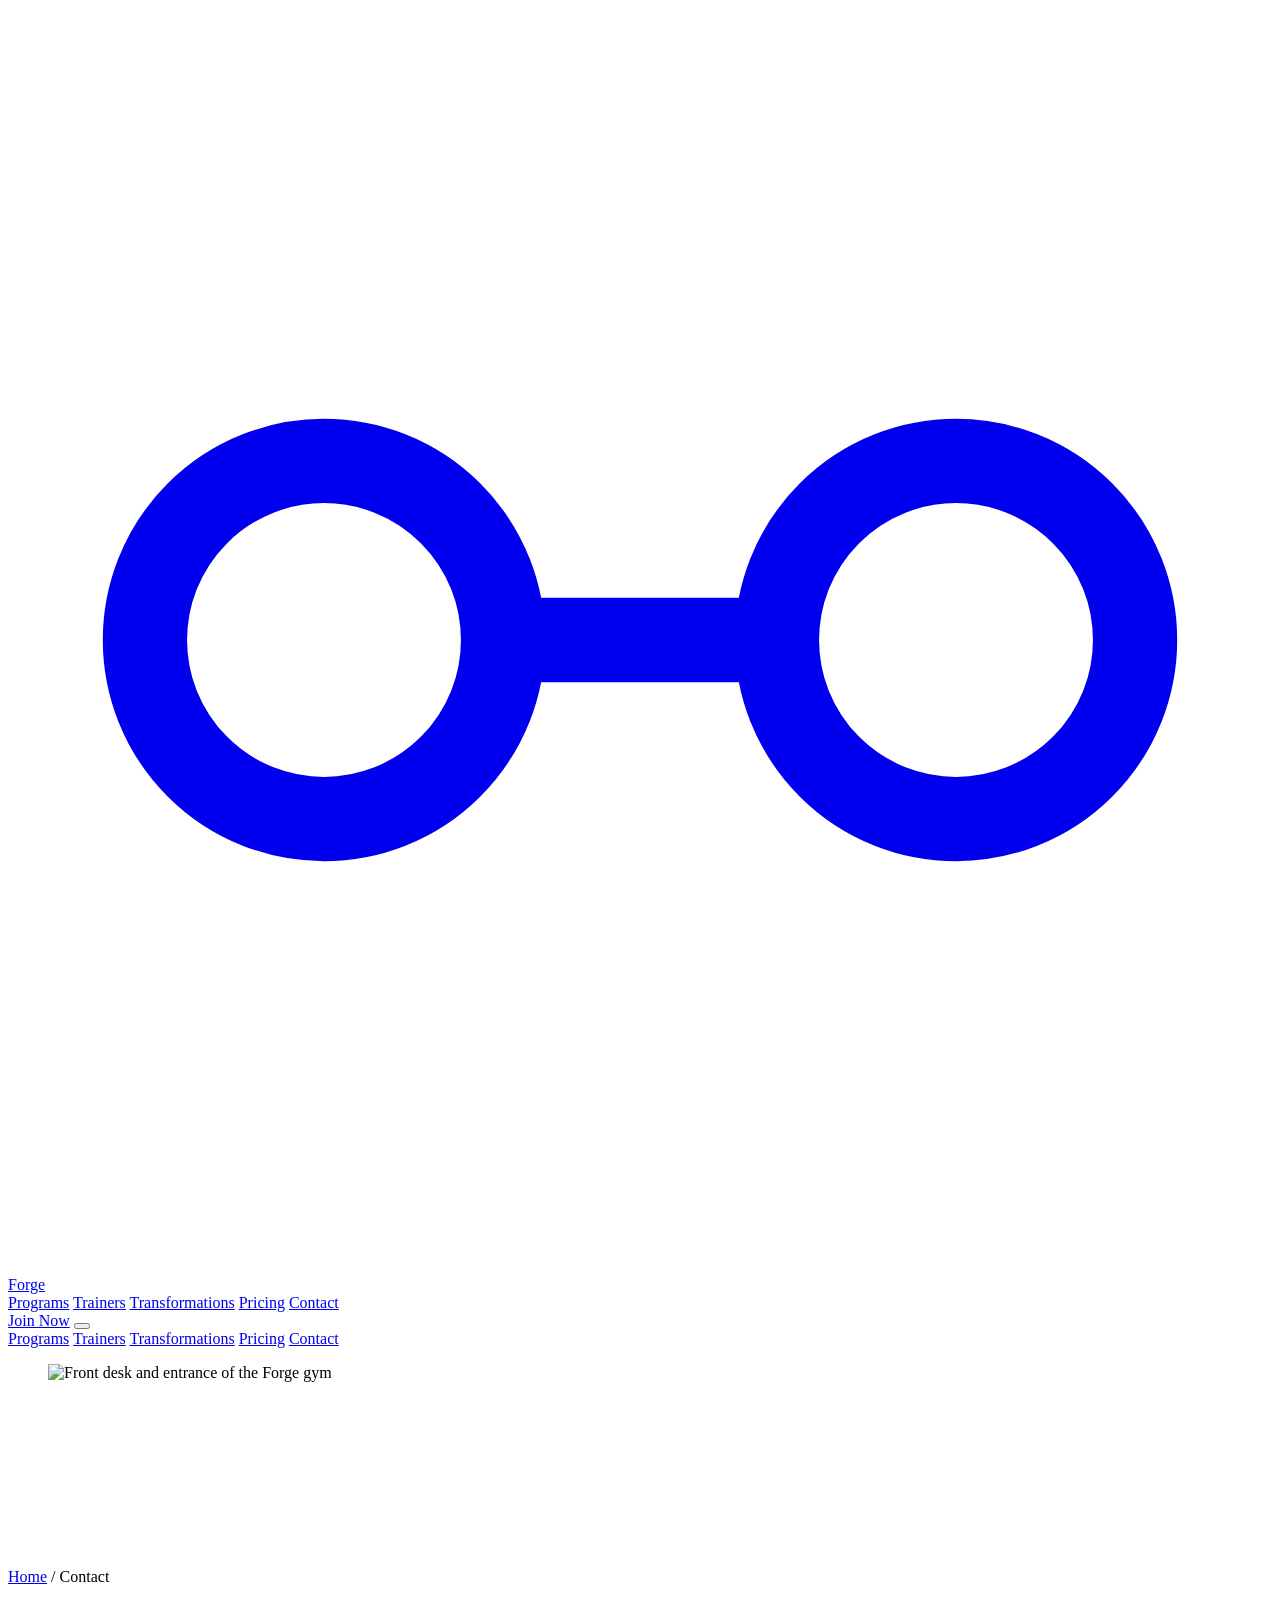
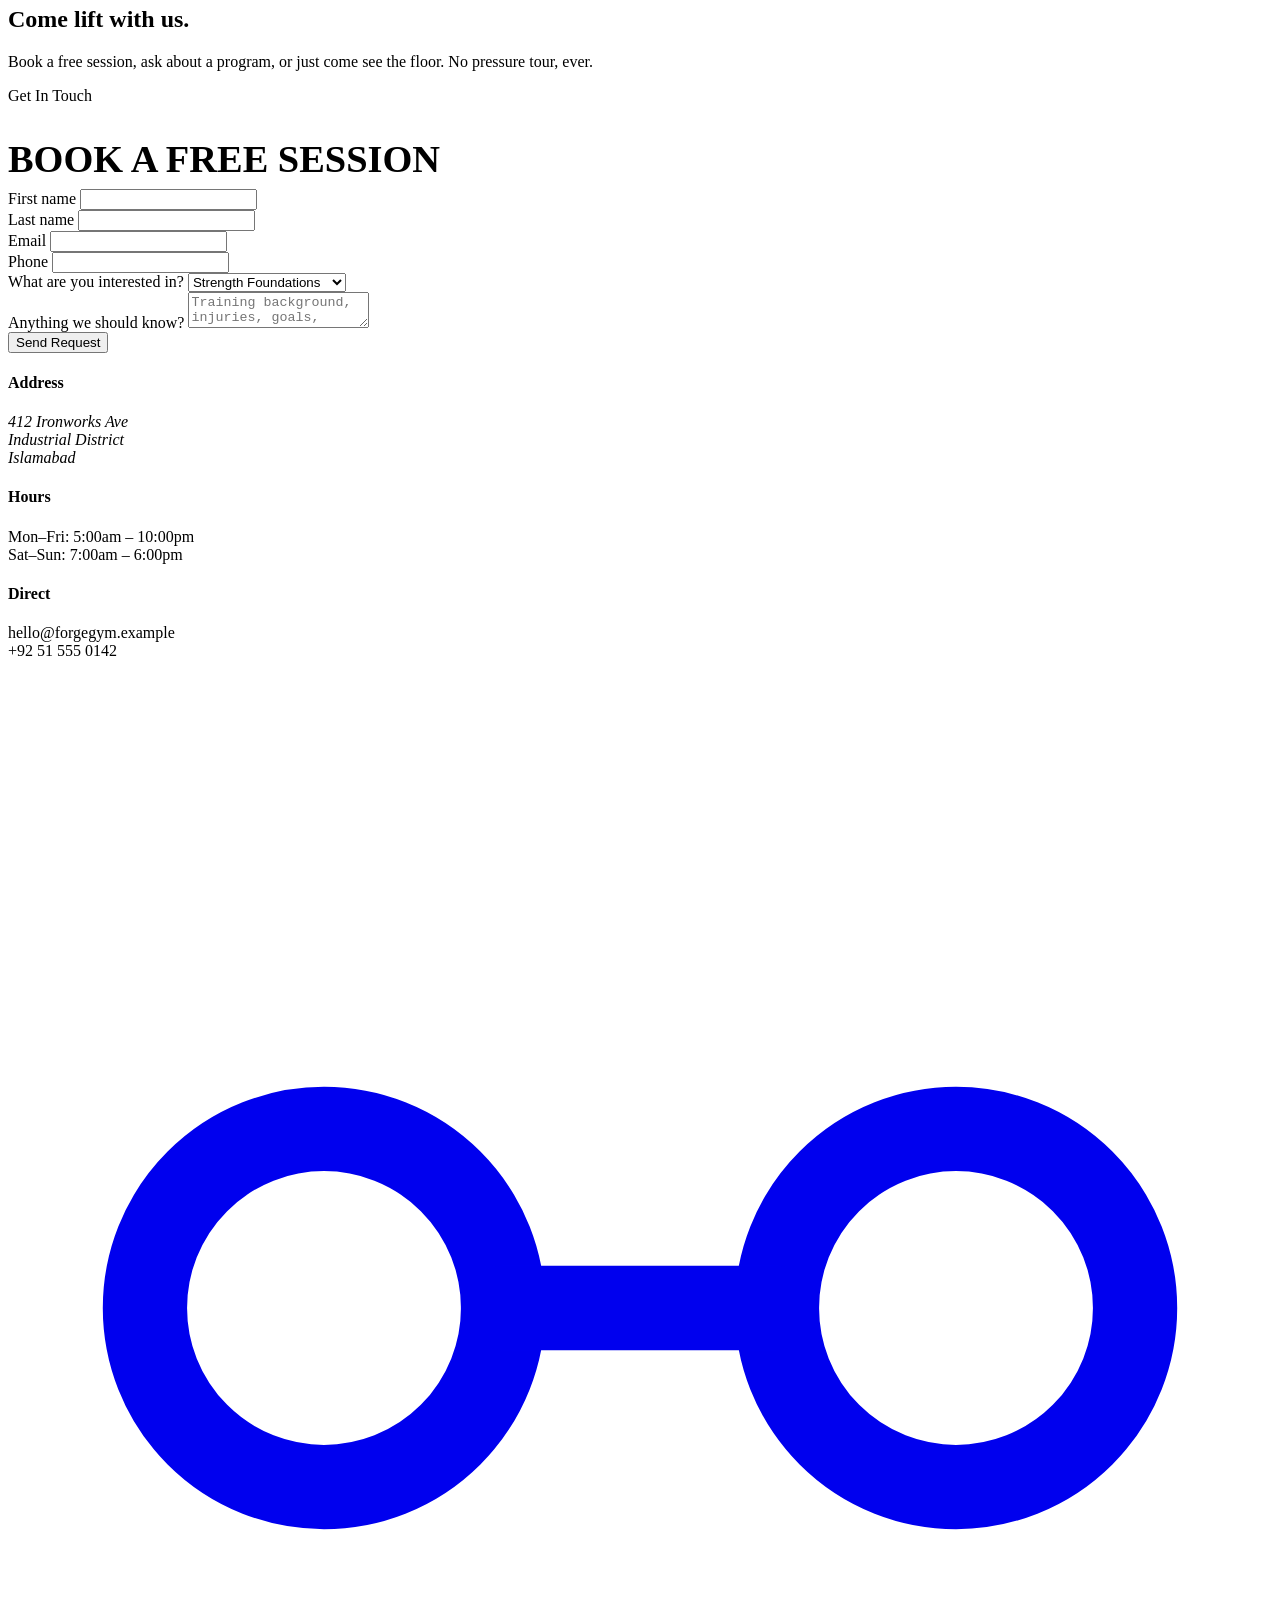
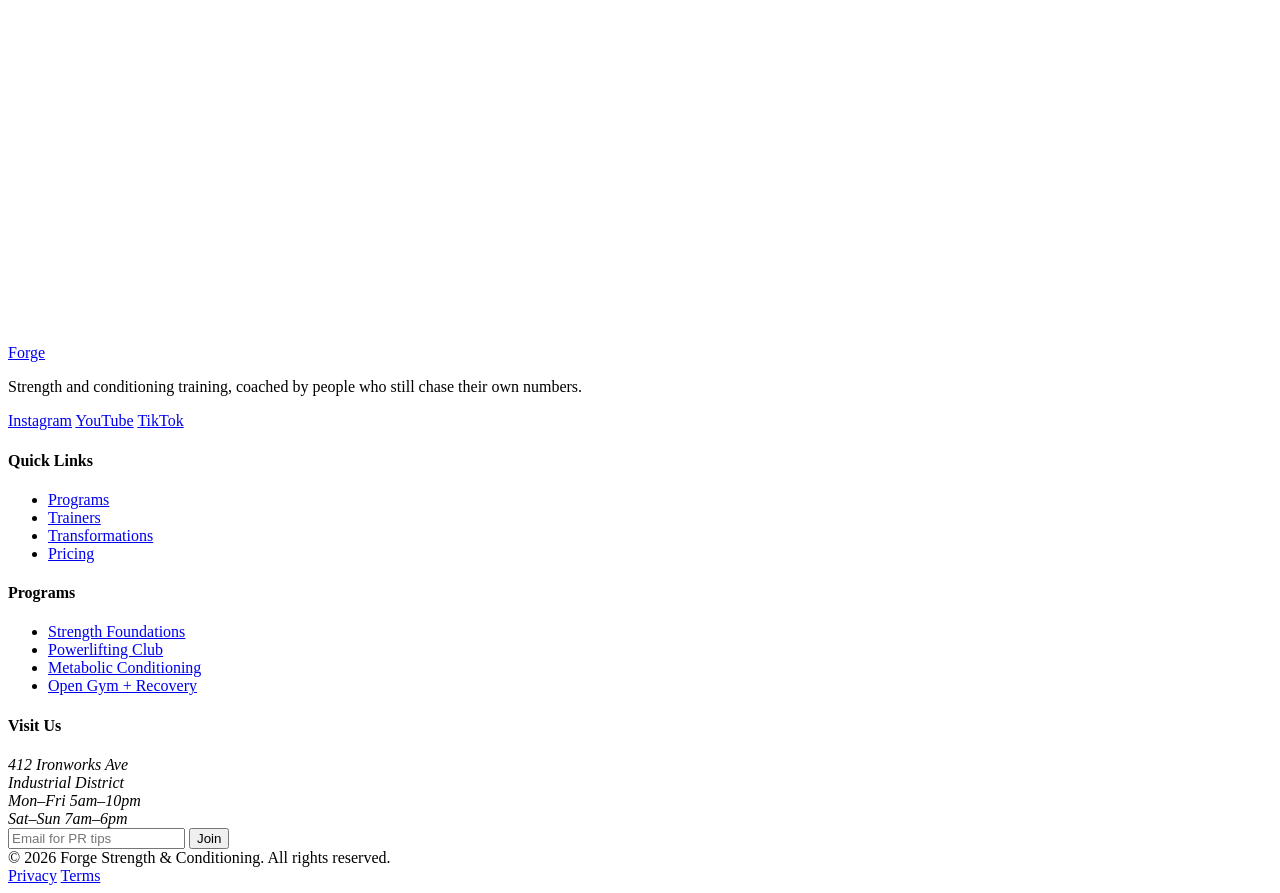
==== contact.html @ ede4867c "Add files via upload" ====
<!DOCTYPE html>
<html lang="en">
<head>
<meta charset="UTF-8">
<meta name="viewport" content="width=device-width, initial-scale=1.0">
<title>Contact — FORGE</title>
<meta name="description" content="Book a free session at FORGE, ask a question, or stop by. Address, hours, and a direct line to the coaching staff.">
<link rel="preconnect" href="https://fonts.googleapis.com">
<link rel="preconnect" href="https://fonts.gstatic.com" crossorigin>
<link href="https://fonts.googleapis.com/css2?family=Anton&family=Fraunces:ital,wght@1,500&family=Inter:wght@400;500;600;700&family=JetBrains+Mono:wght@400;500;600&display=swap" rel="stylesheet">
<link rel="stylesheet" href="assets/css/style.css">
</head>
<body>

<div class="grain"></div>
<div class="cursor-dot" id="cursorDot"></div>

<header class="nav" id="siteNav">
  <div class="container nav-inner">
    <a href="index.html" class="logo">
      <svg viewBox="0 0 24 24" fill="none" stroke="currentColor" stroke-width="1.6" stroke-linecap="round"><circle cx="6" cy="12" r="3.4"/><circle cx="18" cy="12" r="3.4"/><path d="M9.4 12h5.2"/></svg>
      Forge
    </a>
    <nav class="nav-links">
      <a href="programs.html">Programs</a>
      <a href="trainers.html">Trainers</a>
      <a href="transformations.html">Transformations</a>
      <a href="pricing.html">Pricing</a>
      <a href="contact.html" class="active">Contact</a>
    </nav>
    <a href="pricing.html" class="btn btn-red nav-cta">Join Now</a>
    <button class="menu-toggle" id="menuToggle" aria-label="Open menu" aria-expanded="false">
      <span></span><span></span><span></span>
    </button>
  </div>
</header>

<div class="mobile-menu" id="mobileMenu">
  <a href="programs.html">Programs</a>
  <a href="trainers.html">Trainers</a>
  <a href="transformations.html">Transformations</a>
  <a href="pricing.html">Pricing</a>
  <a href="contact.html" class="active">Contact</a>
</div>

<main>

  <!-- ============ PAGE HEADER ============ -->
  <section class="page-header" data-scene="compact">
    <div class="page-header-media">
      <figure class="photo duo-top"><img src="https://picsum.photos/seed/forge-contact-hdr/1800/900" alt="Front desk and entrance of the Forge gym" loading="eager"></figure>
    </div>
    <div class="page-header-canvas-wrap"><canvas id="heroCanvas"></canvas></div>
    <div class="container page-header-content">
      <p class="breadcrumb"><a href="index.html">Home</a> / Contact</p>
      <h1>Come lift with us.</h1>
      <p>Book a free session, ask about a program, or just come see the floor. No pressure tour, ever.</p>
    </div>
  </section>

  <!-- ============ CONTACT ============ -->
  <section class="section" id="contact-main">
    <div class="container contact-grid">
      <form class="contact-form" data-fake-submit>
        <p class="eyebrow reveal" style="--d:0">Get In Touch</p>
        <h2 class="reveal" style="--d:1; font-family:var(--f-display); text-transform:uppercase; font-size:clamp(1.8rem,3.6vw,2.4rem); margin-bottom:0.5rem;">Book a free session</h2>
        <div class="form-row reveal" style="--d:2">
          <div class="field">
            <label for="firstName">First name</label>
            <input type="text" id="firstName" name="firstName" required>
          </div>
          <div class="field">
            <label for="lastName">Last name</label>
            <input type="text" id="lastName" name="lastName" required>
          </div>
        </div>
        <div class="form-row reveal" style="--d:3">
          <div class="field">
            <label for="email">Email</label>
            <input type="email" id="email" name="email" required>
          </div>
          <div class="field">
            <label for="phone">Phone</label>
            <input type="tel" id="phone" name="phone">
          </div>
        </div>
        <div class="field reveal" style="--d:4">
          <label for="interest">What are you interested in?</label>
          <select id="interest" name="interest">
            <option>Strength Foundations</option>
            <option>Powerlifting Club</option>
            <option>Metabolic Conditioning</option>
            <option>Open Gym + Recovery</option>
            <option>Not sure yet</option>
          </select>
        </div>
        <div class="field reveal" style="--d:5">
          <label for="message">Anything we should know?</label>
          <textarea id="message" name="message" placeholder="Training background, injuries, goals, schedule — whatever's useful."></textarea>
        </div>
        <button type="submit" class="btn btn-red reveal" style="--d:6" data-success="Request Sent ✓">Send Request</button>
      </form>

      <div class="contact-info">
        <div class="info-block reveal" style="--d:1">
          <h4>Address</h4>
          <address>412 Ironworks Ave<br>Industrial District<br>Islamabad</address>
        </div>
        <div class="info-block reveal" style="--d:2">
          <h4>Hours</h4>
          <p>Mon–Fri: 5:00am – 10:00pm<br>Sat–Sun: 7:00am – 6:00pm</p>
        </div>
        <div class="info-block reveal" style="--d:3">
          <h4>Direct</h4>
          <p>hello@forgegym.example<br>+92 51 555 0142</p>
        </div>
        <div class="info-block reveal" style="--d:4">
          <div class="map-frame"><div class="map-pin"></div></div>
        </div>
      </div>
    </div>
  </section>

</main>

<footer class="site-footer">
  <div class="container footer-grid">
    <div class="footer-brand">
      <a href="index.html" class="logo">
        <svg viewBox="0 0 24 24" fill="none" stroke="currentColor" stroke-width="1.6" stroke-linecap="round"><circle cx="6" cy="12" r="3.4"/><circle cx="18" cy="12" r="3.4"/><path d="M9.4 12h5.2"/></svg>
        Forge
      </a>
      <p>Strength and conditioning training, coached by people who still chase their own numbers.</p>
      <div class="footer-social">
        <a href="#">Instagram</a>
        <a href="#">YouTube</a>
        <a href="#">TikTok</a>
      </div>
    </div>
    <div class="footer-col">
      <h4>Quick Links</h4>
      <ul>
        <li><a href="programs.html">Programs</a></li>
        <li><a href="trainers.html">Trainers</a></li>
        <li><a href="transformations.html">Transformations</a></li>
        <li><a href="pricing.html">Pricing</a></li>
      </ul>
    </div>
    <div class="footer-col">
      <h4>Programs</h4>
      <ul>
        <li><a href="programs.html">Strength Foundations</a></li>
        <li><a href="programs.html">Powerlifting Club</a></li>
        <li><a href="programs.html">Metabolic Conditioning</a></li>
        <li><a href="programs.html">Open Gym + Recovery</a></li>
      </ul>
    </div>
    <div class="footer-col">
      <h4>Visit Us</h4>
      <address>412 Ironworks Ave<br>Industrial District<br>Mon–Fri 5am–10pm<br>Sat–Sun 7am–6pm</address>
      <form class="newsletter" data-fake-submit>
        <input type="email" placeholder="Email for PR tips" required>
        <button type="submit" data-success="Subscribed ✓">Join</button>
      </form>
    </div>
  </div>
  <div class="container footer-bottom">
    <span>© 2026 Forge Strength &amp; Conditioning. All rights reserved.</span>
    <div class="footer-fine">
      <a href="#">Privacy</a>
      <a href="#">Terms</a>
    </div>
  </div>
</footer>

<script src="https://cdnjs.cloudflare.com/ajax/libs/three.js/r128/three.min.js"></script>
<script src="assets/js/main.js"></script>
<script src="assets/js/scene.js"></script>
</body>
</html>
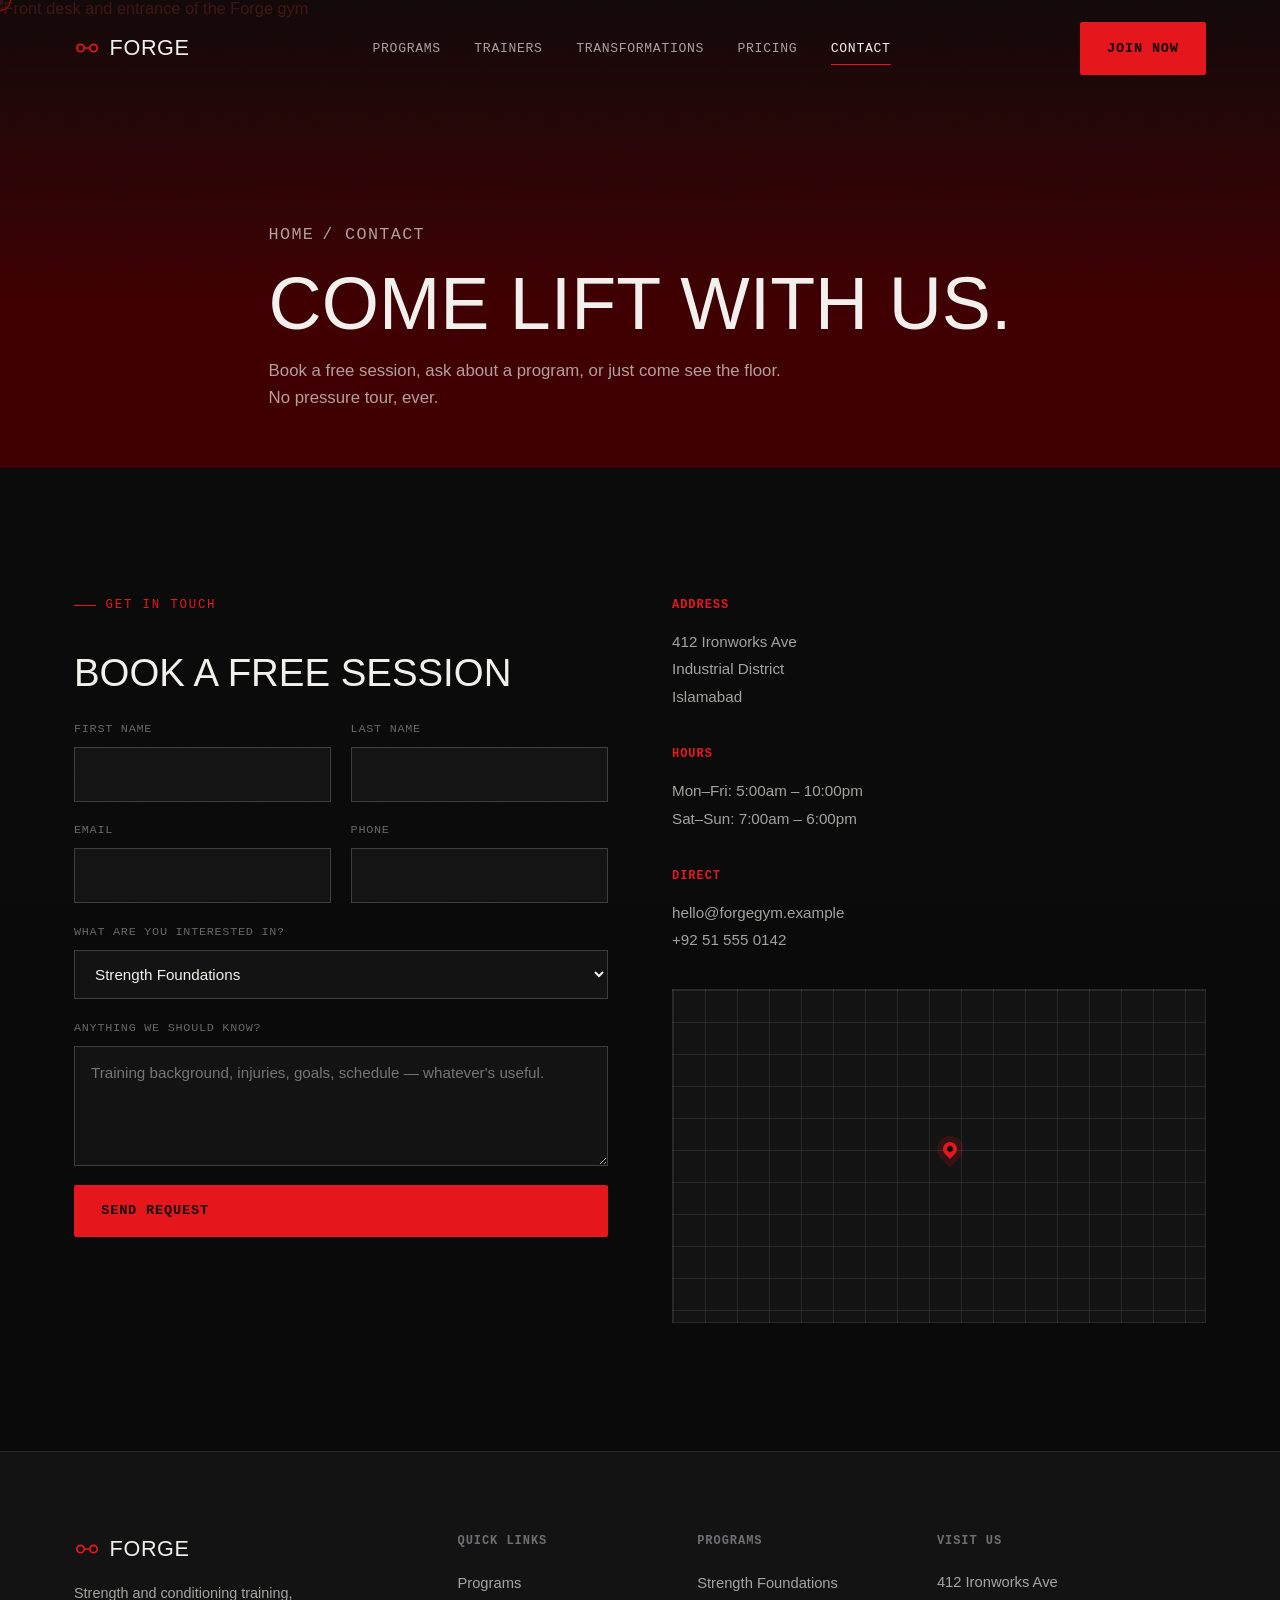
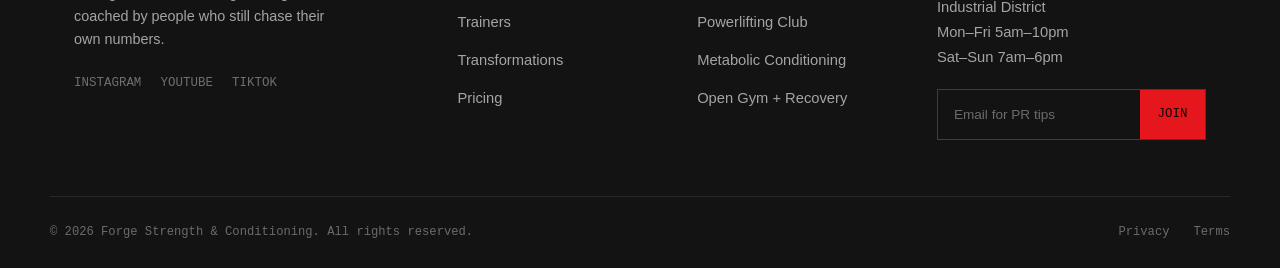
==== commit c39a48bb: "Refactor asset links in contact.html Updated stylesheet and script links to remove 'assets/' prefix." ====
--- a/contact.html
+++ b/contact.html
@@ -8,7 +8,7 @@
 <link rel="preconnect" href="https://fonts.googleapis.com">
 <link rel="preconnect" href="https://fonts.gstatic.com" crossorigin>
 <link href="https://fonts.googleapis.com/css2?family=Anton&family=Fraunces:ital,wght@1,500&family=Inter:wght@400;500;600;700&family=JetBrains+Mono:wght@400;500;600&display=swap" rel="stylesheet">
-<link rel="stylesheet" href="assets/css/style.css">
+<link rel="stylesheet" href="style.css">
 </head>
 <body>
 
@@ -174,7 +174,7 @@
 </footer>
 
 <script src="https://cdnjs.cloudflare.com/ajax/libs/three.js/r128/three.min.js"></script>
-<script src="assets/js/main.js"></script>
-<script src="assets/js/scene.js"></script>
+<script src="main.js"></script>
+<script src="scene.js"></script>
 </body>
 </html>
--- a/style.css
+++ b/style.css
@@ -0,0 +1,509 @@
+/* ================================================================
+   FORGE — shared stylesheet (used by every page)
+   Sections: Tokens, Reset, Base, Utilities, Nav, Buttons, Hero,
+   Page Header, Stats, Photo/Duotone, Philosophy, Programs, Process,
+   Gallery, Trainers, Pricing, FAQ, Testimonials, Transformations,
+   Contact, CTA banner, Footer, Responsive.
+   ================================================================ */
+
+/* ---------------------------------------------------------------
+   TOKENS — edit here to re-skin the whole site
+   --------------------------------------------------------------- */
+:root{
+  --void:#0a0a0a;
+  --panel:#131313;
+  --panel-alt:#181818;
+  --line: rgba(255,255,255,0.09);
+  --line-strong: rgba(255,255,255,0.18);
+
+  --white:#f2f0ec;
+  --white-dim: rgba(242,240,236,0.66);
+  --white-faint: rgba(242,240,236,0.40);
+  --steel:#6f6f73;
+
+  --red:#e5171d;
+  --red-bright:#ff3232;
+  --red-deep:#6e0d0d;
+  --red-soft: rgba(229,23,29,0.16);
+  --red-glow: rgba(229,23,29,0.45);
+
+  --f-display:'Anton', sans-serif;
+  --f-accent:'Fraunces', serif;
+  --f-body:'Inter', sans-serif;
+  --f-mono:'JetBrains Mono', monospace;
+
+  --container: 1180px;
+  --ease: cubic-bezier(.16,.84,.44,1);
+}
+
+/* ---------------------------------------------------------------
+   RESET
+   --------------------------------------------------------------- */
+*,*::before,*::after{ box-sizing:border-box; margin:0; padding:0; }
+html{ scroll-behavior:smooth; }
+body{
+  background:var(--void);
+  color:var(--white);
+  font-family:var(--f-body);
+  font-size:16px;
+  line-height:1.6;
+  overflow-x:hidden;
+  -webkit-font-smoothing:antialiased;
+}
+img,canvas,svg{ display:block; max-width:100%; }
+a{ color:inherit; text-decoration:none; }
+ul{ list-style:none; }
+button{ font:inherit; color:inherit; background:none; border:none; cursor:pointer; }
+input,textarea{ font:inherit; color:inherit; }
+h1,h2,h3{ font-weight:400; line-height:1.05; }
+em{ font-family:var(--f-accent); font-style:italic; font-weight:500; color:var(--red); }
+
+/* ---------------------------------------------------------------
+   BASE UTILITIES
+   --------------------------------------------------------------- */
+.container{ max-width:var(--container); margin:0 auto; padding:0 1.5rem; }
+.section{ padding:clamp(4.5rem,10vw,8.5rem) 0; position:relative; }
+.section-tight{ padding:clamp(3rem,6vw,5rem) 0; position:relative; }
+.panel{ background:var(--panel); border-top:1px solid var(--line); border-bottom:1px solid var(--line); }
+
+.eyebrow{
+  font-family:var(--f-mono);
+  font-size:0.78rem;
+  letter-spacing:0.14em;
+  text-transform:uppercase;
+  color:var(--red);
+  margin-bottom:1.1rem;
+  display:flex;
+  align-items:center;
+  gap:0.6rem;
+}
+.eyebrow::before{ content:''; width:22px; height:1px; background:var(--red); display:inline-block; }
+
+.section-head{ max-width:640px; margin-bottom:3.5rem; }
+.section-head h2{ font-family:var(--f-display); font-size:clamp(2rem,4.6vw,3.3rem); text-transform:uppercase; letter-spacing:0.01em; }
+.section-head p.lede{ margin-top:1rem; color:var(--white-dim); font-size:1.05rem; max-width:52ch; }
+.section-head.center{ margin-left:auto; margin-right:auto; text-align:center; }
+.section-head.center .eyebrow{ justify-content:center; }
+.section-head.center .eyebrow::before{ display:none; }
+.section-head.between{ display:flex; align-items:flex-end; justify-content:space-between; gap:2rem; max-width:none; flex-wrap:wrap; }
+
+.grain{
+  position:fixed; inset:0; z-index:2; pointer-events:none; opacity:0.05; mix-blend-mode:overlay;
+  background-image:url("data:image/svg+xml;utf8,<svg xmlns='http://www.w3.org/2000/svg' width='120' height='120'><filter id='n'><feTurbulence type='fractalNoise' baseFrequency='0.9' numOctaves='2' stitchTiles='stitch'/></filter><rect width='100%25' height='100%25' filter='url(%23n)'/></svg>");
+}
+
+.cursor-dot{
+  position:fixed; top:0; left:0; width:22px; height:22px; border-radius:50%;
+  border:1px solid var(--red); pointer-events:none; z-index:999;
+  transform:translate(-50%,-50%); transition:width .25s var(--ease),height .25s var(--ease),background .25s var(--ease);
+  mix-blend-mode:difference; display:none;
+}
+@media (pointer:fine){ .cursor-dot{ display:block; } }
+.cursor-dot.is-active{ width:44px; height:44px; background:var(--red-soft); }
+
+/* reveal-on-scroll */
+.reveal{
+  opacity:0; transform:translateY(28px);
+  transition:opacity .8s var(--ease), transform .8s var(--ease);
+  transition-delay:calc(var(--d, 0) * 90ms);
+}
+.reveal.in-view{ opacity:1; transform:translateY(0); }
+.reveal-3d{
+  opacity:0; transform:perspective(900px) rotateY(-22deg) translateX(30px);
+  transition:opacity .9s var(--ease), transform .9s var(--ease);
+  transition-delay:calc(var(--d, 0) * 100ms);
+  transform-style:preserve-3d;
+}
+.reveal-3d.in-view{ opacity:1; transform:perspective(900px) rotateY(0) translateX(0); }
+@media (prefers-reduced-motion: reduce){
+  .reveal, .reveal-3d{ opacity:1; transform:none; transition:none; }
+}
+
+/* ---------------------------------------------------------------
+   PHOTO / DUOTONE — every photographic image runs through this
+   --------------------------------------------------------------- */
+.photo{ position:relative; overflow:hidden; background:var(--panel); }
+.photo img{
+  width:100%; height:100%; object-fit:cover; display:block;
+  filter:grayscale(1) contrast(1.2) brightness(0.55);
+  transform:scale(1.02);
+  transition:transform 1.2s var(--ease), filter .6s var(--ease);
+}
+.photo::before{ content:''; position:absolute; inset:0; background:var(--red); mix-blend-mode:color; z-index:1; }
+.photo::after{ content:''; position:absolute; inset:0; z-index:1; background:linear-gradient(180deg, rgba(10,10,10,0) 35%, rgba(10,10,10,0.92) 100%); }
+.photo.duo-light img{ filter:grayscale(1) contrast(1.1) brightness(0.75); }
+.photo.duo-top::after{ background:linear-gradient(0deg, rgba(10,10,10,0) 35%, rgba(10,10,10,0.85) 100%); }
+.photo.duo-flat::after{ background:linear-gradient(180deg, rgba(10,10,10,0.35), rgba(10,10,10,0.55)); }
+.photo:hover img{ transform:scale(1.09); }
+
+/* ---------------------------------------------------------------
+   BUTTONS
+   --------------------------------------------------------------- */
+.btn{
+  display:inline-flex; align-items:center; gap:0.55rem;
+  font-family:var(--f-mono); font-size:0.85rem; letter-spacing:0.06em; text-transform:uppercase;
+  padding:0.95rem 1.7rem; border-radius:2px; white-space:nowrap;
+  transition:transform .35s var(--ease), box-shadow .35s var(--ease), background .35s var(--ease), color .35s var(--ease), border-color .35s var(--ease);
+}
+.btn svg{ width:16px; height:16px; transition:transform .3s var(--ease); }
+.btn-red{ background:var(--red); color:#140505; font-weight:600; box-shadow:0 0 0 0 var(--red-glow); }
+.btn-red:hover{ transform:translateY(-2px); box-shadow:0 10px 34px -8px var(--red-glow); background:var(--red-bright); }
+.btn-ghost{ border:1px solid var(--line-strong); color:var(--white); }
+.btn-ghost:hover{ border-color:var(--red); color:var(--red); transform:translateY(-2px); }
+.btn-ghost:hover svg{ transform:translateX(3px); }
+.btn-block{ width:100%; justify-content:center; }
+.btn-sm{ padding:0.7rem 1.3rem; font-size:0.76rem; }
+
+/* ---------------------------------------------------------------
+   NAV
+   --------------------------------------------------------------- */
+.nav{
+  position:fixed; top:0; left:0; right:0; z-index:100; padding:1.4rem 0;
+  transition:background .4s var(--ease), padding .4s var(--ease), border-color .4s var(--ease), backdrop-filter .4s var(--ease);
+  border-bottom:1px solid transparent;
+}
+.nav.scrolled{ padding:0.9rem 0; background:rgba(10,10,10,0.86); backdrop-filter:blur(14px); border-bottom:1px solid var(--line); }
+.nav-inner{ display:flex; align-items:center; justify-content:space-between; gap:2rem; }
+.logo{ display:flex; align-items:center; gap:0.6rem; font-family:var(--f-display); font-size:1.35rem; letter-spacing:0.03em; text-transform:uppercase; }
+.logo svg{ width:26px; height:26px; color:var(--red); }
+.nav-links{ display:flex; align-items:center; gap:2.1rem; font-family:var(--f-mono); font-size:0.82rem; letter-spacing:0.05em; text-transform:uppercase; }
+.nav-links a{ position:relative; color:var(--white-dim); transition:color .3s var(--ease); }
+.nav-links a::after{
+  content:''; position:absolute; left:0; right:0; bottom:-6px; height:1px; background:var(--red);
+  transform:scaleX(0); transform-origin:right; transition:transform .35s var(--ease);
+}
+.nav-links a:hover{ color:var(--white); }
+.nav-links a:hover::after, .nav-links a.active::after{ transform:scaleX(1); transform-origin:left; }
+.nav-links a.active{ color:var(--white); }
+.nav-cta{ margin-left:0.4rem; }
+.menu-toggle{ display:none; flex-direction:column; gap:5px; width:26px; z-index:110; }
+.menu-toggle span{ height:2px; background:var(--white); width:100%; transition:transform .35s var(--ease), opacity .3s var(--ease); }
+.menu-toggle.open span:nth-child(1){ transform:translateY(7px) rotate(45deg); }
+.menu-toggle.open span:nth-child(2){ opacity:0; }
+.menu-toggle.open span:nth-child(3){ transform:translateY(-7px) rotate(-45deg); }
+
+.mobile-menu{
+  position:fixed; inset:0; background:var(--void); z-index:99;
+  display:flex; flex-direction:column; align-items:center; justify-content:center; gap:2rem;
+  opacity:0; pointer-events:none; transform:translateY(-12px);
+  transition:opacity .4s var(--ease), transform .4s var(--ease);
+}
+.mobile-menu.open{ opacity:1; pointer-events:auto; transform:translateY(0); }
+.mobile-menu a{ font-family:var(--f-display); font-size:2rem; text-transform:uppercase; color:var(--white); }
+.mobile-menu a:hover, .mobile-menu a.active{ color:var(--red); }
+
+/* ---------------------------------------------------------------
+   HERO (home page — full 3D scene + photo)
+   --------------------------------------------------------------- */
+.hero{ position:relative; min-height:100vh; display:flex; align-items:center; overflow:hidden; padding-top:6rem; }
+.hero-media{ position:absolute; inset:0; z-index:0; }
+.hero-media .photo{ position:absolute; inset:0; }
+.hero-media .photo::after{ background:linear-gradient(180deg, rgba(10,10,10,0.35) 0%, rgba(10,10,10,0.55) 55%, rgba(10,10,10,0.96) 100%); }
+.hero-canvas-wrap{ position:absolute; inset:0; z-index:1; }
+.hero-canvas-wrap canvas{ width:100%; height:100%; display:block; }
+.hero-content{ position:relative; z-index:2; max-width:900px; }
+.hero-title{ font-family:var(--f-display); text-transform:uppercase; font-size:clamp(3rem,9vw,7.2rem); letter-spacing:0.005em; }
+.hero-title span{ display:block; }
+.hero-title em{ font-size:0.94em; }
+.hero-sub{ margin-top:1.6rem; max-width:52ch; color:var(--white-dim); font-size:1.1rem; }
+.hero-actions{ margin-top:2.4rem; display:flex; flex-wrap:wrap; gap:1rem; }
+
+.hero-stats{ position:relative; z-index:2; display:flex; gap:2.6rem; margin-top:3.4rem; flex-wrap:wrap; }
+.hero-stats div{ font-family:var(--f-mono); }
+.hero-stats strong{ display:block; font-size:1.7rem; color:var(--white); }
+.hero-stats span{ font-size:0.76rem; color:var(--white-faint); text-transform:uppercase; letter-spacing:0.06em; }
+
+.scroll-cue{
+  position:absolute; bottom:2.4rem; left:50%; transform:translateX(-50%); z-index:2;
+  display:flex; flex-direction:column; align-items:center; gap:0.6rem;
+  font-family:var(--f-mono); font-size:0.7rem; letter-spacing:0.18em; text-transform:uppercase; color:var(--white-faint);
+}
+.scroll-cue i{ width:1px; height:34px; background:linear-gradient(var(--red), transparent); position:relative; overflow:hidden; }
+.scroll-cue i::after{ content:''; position:absolute; top:-100%; left:0; width:100%; height:100%; background:var(--white); animation:scrollLine 2s infinite var(--ease); }
+@keyframes scrollLine{ 0%{top:-100%;} 60%{top:100%;} 100%{top:100%;} }
+@media (prefers-reduced-motion: reduce){ .scroll-cue i::after{ animation:none; } }
+
+/* ---------------------------------------------------------------
+   PAGE HEADER (interior pages — compact 3D scene + photo)
+   --------------------------------------------------------------- */
+.page-header{ position:relative; min-height:52vh; display:flex; align-items:flex-end; overflow:hidden; padding-top:6rem; }
+.page-header-media{ position:absolute; inset:0; z-index:0; }
+.page-header-media .photo{ position:absolute; inset:0; }
+.page-header-canvas-wrap{ position:absolute; inset:0; z-index:1; opacity:0.85; }
+.page-header-canvas-wrap canvas{ width:100%; height:100%; display:block; }
+.page-header-content{ position:relative; z-index:2; padding-bottom:3.5rem; }
+.page-header-content h1{ font-family:var(--f-display); text-transform:uppercase; font-size:clamp(2.4rem,6.5vw,4.6rem); }
+.page-header-content p{ margin-top:1rem; max-width:56ch; color:var(--white-dim); font-size:1.05rem; }
+.breadcrumb{ font-family:var(--f-mono); font-size:0.76rem; text-transform:uppercase; letter-spacing:0.08em; color:var(--white-faint); margin-bottom:1rem; display:flex; gap:0.5rem; align-items:center; }
+.breadcrumb a:hover{ color:var(--red); }
+
+/* ---------------------------------------------------------------
+   STATS
+   --------------------------------------------------------------- */
+.stats-grid{ display:grid; grid-template-columns:repeat(4,1fr); gap:2rem; }
+.stat-item{ text-align:left; border-left:1px solid var(--line); padding-left:1.4rem; }
+.stat-num{ font-family:var(--f-mono); font-weight:600; font-size:clamp(2rem,3.6vw,2.9rem); color:var(--red); display:block; letter-spacing:-0.01em; }
+.stat-label{ font-size:0.88rem; color:var(--steel); margin-top:0.4rem; display:block; }
+
+/* ---------------------------------------------------------------
+   PHILOSOPHY
+   --------------------------------------------------------------- */
+.philosophy-grid{ display:grid; grid-template-columns:1.05fr 0.95fr; gap:4.5rem; align-items:center; }
+.philosophy-copy h2{ font-family:var(--f-display); font-size:clamp(2.1rem,4.4vw,3.1rem); text-transform:uppercase; margin-bottom:1.4rem; }
+.philosophy-copy p{ color:var(--white-dim); margin-bottom:1.1rem; max-width:56ch; }
+.philosophy-points{ margin-top:2rem; display:flex; flex-direction:column; gap:1.1rem; }
+.point-item{ display:flex; gap:0.9rem; align-items:flex-start; }
+.point-item svg{ width:20px; height:20px; flex-shrink:0; color:var(--red); margin-top:0.15rem; }
+.point-item span{ color:var(--white-dim); font-size:0.96rem; }
+.philosophy-visual{ position:relative; aspect-ratio:1/1.05; }
+.philosophy-visual .photo{ position:absolute; inset:0; border:1px solid var(--line); }
+.stat-chip{
+  position:absolute; z-index:3; background:var(--void); border:1px solid var(--line-strong);
+  padding:0.8rem 1.1rem; font-family:var(--f-mono); font-size:0.78rem; color:var(--white-dim);
+  box-shadow:0 20px 40px -20px rgba(0,0,0,0.6);
+}
+.stat-chip strong{ display:block; color:var(--white); font-size:1.05rem; margin-bottom:0.15rem; }
+.chip-a{ top:8%; right:-6%; }
+.chip-b{ bottom:10%; left:-6%; }
+
+/* ---------------------------------------------------------------
+   PROGRAM CARDS
+   --------------------------------------------------------------- */
+.programs-grid{ display:grid; grid-template-columns:repeat(4,1fr); gap:1.4rem; }
+.programs-grid.detail{ grid-template-columns:repeat(2,1fr); gap:1.8rem; }
+.program-card{
+  background:var(--panel); border:1px solid var(--line); position:relative; overflow:hidden;
+  transition:border-color .35s var(--ease), transform .1s linear;
+  transform-style:preserve-3d; will-change:transform;
+}
+.program-card:hover{ border-color:var(--red); }
+.program-card .photo{ aspect-ratio:4/3; }
+.program-card-body{ padding:1.8rem 1.6rem; }
+.program-card .icon-wrap{
+  width:44px; height:44px; display:flex; align-items:center; justify-content:center;
+  border:1px solid var(--line-strong); background:var(--void); margin-top:-3.6rem; margin-bottom:1.2rem;
+  color:var(--red); position:relative; z-index:2;
+}
+.program-card .icon-wrap svg{ width:22px; height:22px; }
+.program-card h3{ font-family:var(--f-display); font-size:1.3rem; text-transform:uppercase; margin-bottom:0.7rem; letter-spacing:0.01em; }
+.program-card p{ color:var(--white-dim); font-size:0.94rem; margin-bottom:1.4rem; }
+.program-card ul{ display:flex; flex-direction:column; gap:0.6rem; margin-bottom:1.4rem; }
+.program-card ul li{ font-size:0.86rem; color:var(--white-dim); display:flex; gap:0.5rem; align-items:flex-start; }
+.program-card ul svg{ width:14px; height:14px; color:var(--red); flex-shrink:0; margin-top:0.2rem; }
+.card-link{ font-family:var(--f-mono); font-size:0.78rem; text-transform:uppercase; letter-spacing:0.05em; color:var(--white); display:inline-flex; align-items:center; gap:0.4rem; }
+.card-link svg{ width:13px; height:13px; transition:transform .3s var(--ease); }
+.program-card:hover .card-link svg{ transform:translateX(4px); }
+
+/* ---------------------------------------------------------------
+   PROCESS
+   --------------------------------------------------------------- */
+.process-track{ position:relative; display:grid; grid-template-columns:repeat(4,1fr); gap:1.5rem; }
+.process-line{ position:absolute; top:23px; left:0; right:0; height:1px; z-index:0; }
+.process-line svg{ width:100%; height:2px; overflow:visible; }
+.process-line path{ stroke:var(--line-strong); stroke-width:1; fill:none; }
+.process-line path.fill{ stroke:var(--red); stroke-dasharray:1000; stroke-dashoffset:1000; transition:stroke-dashoffset 1.6s var(--ease); }
+.process-line.in-view path.fill{ stroke-dashoffset:0; }
+.process-node{ position:relative; z-index:1; }
+.process-num{
+  width:46px; height:46px; border-radius:50%; background:var(--void); border:1px solid var(--red);
+  display:flex; align-items:center; justify-content:center; font-family:var(--f-mono); color:var(--red);
+  font-size:0.9rem; margin-bottom:1.4rem;
+}
+.process-node h3{ font-family:var(--f-display); font-size:1.15rem; text-transform:uppercase; margin-bottom:0.6rem; }
+.process-node p{ color:var(--white-dim); font-size:0.9rem; }
+
+/* ---------------------------------------------------------------
+   GALLERY ("The Grind") — 3D scroll parallax tiles
+   --------------------------------------------------------------- */
+.gallery-grid{ display:grid; grid-template-columns:repeat(4,1fr); grid-auto-rows:14vw; gap:1rem; perspective:1400px; }
+.gallery-tile{ position:relative; grid-row:span 2; }
+.gallery-tile.short{ grid-row:span 1; }
+.gallery-tile.tall{ grid-row:span 3; }
+.gallery-tile .photo{ position:absolute; inset:0; will-change:transform; }
+.gallery-tile-label{
+  position:absolute; left:1rem; bottom:1rem; z-index:2; font-family:var(--f-mono);
+  font-size:0.72rem; text-transform:uppercase; letter-spacing:0.06em; color:var(--white-dim);
+}
+
+/* ---------------------------------------------------------------
+   TRAINERS
+   --------------------------------------------------------------- */
+.trainers-grid{ display:grid; grid-template-columns:repeat(5,1fr); gap:1.2rem; }
+.trainers-grid.detail{ grid-template-columns:repeat(3,1fr); gap:1.6rem; }
+.trainer-card{ text-align:left; }
+.trainer-card .photo{ aspect-ratio:4/5; margin-bottom:1.2rem; border:1px solid var(--line); transition:border-color .4s var(--ease); }
+.trainer-card:hover .photo{ border-color:var(--red); }
+.trainer-card h3{ font-family:var(--f-display); font-size:1.05rem; text-transform:uppercase; margin-bottom:0.25rem; }
+.trainer-role{ font-family:var(--f-mono); font-size:0.72rem; color:var(--red); text-transform:uppercase; letter-spacing:0.05em; margin-bottom:0.6rem; display:block; }
+.trainer-card p{ color:var(--white-dim); font-size:0.86rem; }
+.trainers-grid.detail .trainer-card p{ font-size:0.9rem; }
+
+/* ---------------------------------------------------------------
+   PRICING
+   --------------------------------------------------------------- */
+.pricing-grid{ display:grid; grid-template-columns:repeat(3,1fr); gap:1.5rem; align-items:stretch; }
+.price-card{ background:var(--panel); border:1px solid var(--line); padding:2.4rem 2rem; display:flex; flex-direction:column; transition:transform .4s var(--ease), border-color .4s var(--ease); }
+.price-card:hover{ transform:translateY(-6px); }
+.price-card.featured{ border-color:var(--red); background:var(--panel-alt); transform:scale(1.03); box-shadow:0 30px 60px -30px var(--red-glow); }
+.price-card.featured:hover{ transform:scale(1.03) translateY(-6px); }
+.price-tag{ font-family:var(--f-mono); font-size:0.72rem; text-transform:uppercase; letter-spacing:0.08em; color:var(--red); background:var(--red-soft); padding:0.3rem 0.7rem; align-self:flex-start; margin-bottom:1.4rem; }
+.price-card h3{ font-family:var(--f-display); font-size:1.4rem; text-transform:uppercase; margin-bottom:0.6rem; }
+.price-amount{ font-family:var(--f-mono); font-size:2.6rem; font-weight:600; }
+.price-amount span{ font-size:1rem; color:var(--steel); font-weight:400; }
+.price-desc{ color:var(--white-dim); font-size:0.88rem; margin:0.9rem 0 1.8rem; }
+.price-features{ display:flex; flex-direction:column; gap:0.85rem; margin-bottom:2rem; flex-grow:1; }
+.price-features li{ display:flex; gap:0.7rem; align-items:flex-start; font-size:0.92rem; color:var(--white-dim); }
+.price-features svg{ width:16px; height:16px; color:var(--red); flex-shrink:0; margin-top:0.2rem; }
+
+/* ---------------------------------------------------------------
+   FAQ (native <details> — no JS needed)
+   --------------------------------------------------------------- */
+.faq-list{ max-width:760px; margin:0 auto; display:flex; flex-direction:column; gap:0.9rem; }
+.faq-item{ background:var(--panel); border:1px solid var(--line); padding:0 1.6rem; transition:border-color .3s var(--ease); }
+.faq-item[open]{ border-color:var(--red); }
+.faq-item summary{
+  cursor:pointer; padding:1.3rem 0; font-family:var(--f-body); font-weight:600; font-size:1rem;
+  display:flex; justify-content:space-between; align-items:center; list-style:none; gap:1rem;
+}
+.faq-item summary::-webkit-details-marker{ display:none; }
+.faq-item summary::after{
+  content:'+'; font-family:var(--f-mono); font-size:1.4rem; color:var(--red); flex-shrink:0;
+  transition:transform .3s var(--ease);
+}
+.faq-item[open] summary::after{ content:'−'; }
+.faq-item p{ padding-bottom:1.4rem; color:var(--white-dim); font-size:0.94rem; max-width:64ch; }
+
+/* ---------------------------------------------------------------
+   TESTIMONIALS MARQUEE
+   --------------------------------------------------------------- */
+.testimonials{ overflow:hidden; padding:5rem 0; }
+.marquee{ overflow:hidden; -webkit-mask-image:linear-gradient(90deg,transparent,#000 8%,#000 92%,transparent); mask-image:linear-gradient(90deg,transparent,#000 8%,#000 92%,transparent); }
+.marquee-track{ display:flex; gap:1.4rem; width:max-content; animation:marquee 42s linear infinite; }
+.marquee:hover .marquee-track{ animation-play-state:paused; }
+@keyframes marquee{ from{ transform:translateX(0);} to{ transform:translateX(-50%);} }
+@media (prefers-reduced-motion: reduce){ .marquee-track{ animation:none; } }
+.quote-card{ width:340px; flex-shrink:0; background:var(--void); border:1px solid var(--line); padding:1.8rem; }
+.quote-card p{ color:var(--white-dim); font-size:0.95rem; margin-bottom:1.2rem; }
+.quote-who{ display:flex; justify-content:space-between; align-items:baseline; font-family:var(--f-mono); font-size:0.78rem; }
+.quote-who strong{ color:var(--white); font-family:var(--f-body); font-size:0.88rem; }
+.quote-who span{ color:var(--red); }
+
+/* ---------------------------------------------------------------
+   TRANSFORMATIONS
+   --------------------------------------------------------------- */
+.transform-grid{ display:grid; grid-template-columns:repeat(3,1fr); gap:1.5rem; }
+.transform-card{ position:relative; }
+.transform-card .photo{ aspect-ratio:3/4; border:1px solid var(--line); }
+.transform-tag{
+  position:absolute; top:1rem; left:1rem; z-index:3; background:var(--red); color:#140505;
+  font-family:var(--f-mono); font-weight:700; font-size:1.1rem; padding:0.4rem 0.8rem;
+}
+.transform-meta{ position:absolute; left:1rem; bottom:1rem; z-index:3; }
+.transform-meta strong{ display:block; font-family:var(--f-body); font-size:0.95rem; color:var(--white); }
+.transform-meta span{ font-family:var(--f-mono); font-size:0.74rem; color:var(--white-faint); text-transform:uppercase; }
+
+/* ---------------------------------------------------------------
+   CONTACT
+   --------------------------------------------------------------- */
+.contact-grid{ display:grid; grid-template-columns:1fr 1fr; gap:4rem; }
+.contact-form{ display:flex; flex-direction:column; gap:1.2rem; }
+.form-row{ display:grid; grid-template-columns:1fr 1fr; gap:1.2rem; }
+.field{ display:flex; flex-direction:column; gap:0.5rem; }
+.field label{ font-family:var(--f-mono); font-size:0.74rem; text-transform:uppercase; letter-spacing:0.06em; color:var(--white-faint); }
+.field input, .field select, .field textarea{
+  background:var(--panel); border:1px solid var(--line-strong); padding:0.9rem 1rem; color:var(--white); font-size:0.95rem;
+  transition:border-color .3s var(--ease);
+}
+.field input:focus, .field select:focus, .field textarea:focus{ outline:none; border-color:var(--red); }
+.field textarea{ resize:vertical; min-height:120px; }
+.contact-info{ display:flex; flex-direction:column; gap:2.2rem; }
+.info-block h4{ font-family:var(--f-mono); font-size:0.75rem; text-transform:uppercase; letter-spacing:0.08em; color:var(--red); margin-bottom:0.8rem; }
+.info-block p, .info-block address{ font-style:normal; color:var(--white-dim); font-size:0.95rem; line-height:1.8; }
+.map-frame{
+  position:relative; aspect-ratio:16/10; border:1px solid var(--line); background:var(--panel); overflow:hidden;
+  background-image:
+    linear-gradient(var(--line) 1px, transparent 1px),
+    linear-gradient(90deg, var(--line) 1px, transparent 1px);
+  background-size:32px 32px;
+}
+.map-pin{
+  position:absolute; top:50%; left:52%; width:14px; height:14px; background:var(--red); border-radius:50% 50% 50% 0;
+  transform:translate(-50%,-100%) rotate(-45deg); box-shadow:0 0 0 6px var(--red-soft);
+}
+.map-pin::after{ content:''; position:absolute; inset:4px; background:var(--void); border-radius:50%; }
+
+/* ---------------------------------------------------------------
+   CTA BANNER
+   --------------------------------------------------------------- */
+.cta-banner{ text-align:center; position:relative; overflow:hidden; background:linear-gradient(180deg, var(--void), #150707); }
+.cta-banner::before{
+  content:''; position:absolute; top:50%; left:50%; width:900px; height:900px; transform:translate(-50%,-50%);
+  background:radial-gradient(circle, rgba(229,23,29,0.16), transparent 65%);
+}
+.cta-inner{ position:relative; display:flex; flex-direction:column; align-items:center; gap:1.4rem; }
+.cta-inner h2{ font-family:var(--f-display); font-size:clamp(2.2rem,6vw,4rem); text-transform:uppercase; max-width:16ch; }
+.cta-inner p{ color:var(--white-dim); max-width:48ch; }
+
+/* ---------------------------------------------------------------
+   FOOTER
+   --------------------------------------------------------------- */
+.site-footer{ background:var(--panel); border-top:1px solid var(--line); padding:5rem 0 0; }
+.footer-grid{ display:grid; grid-template-columns:1.4fr 0.8fr 0.8fr 1.1fr; gap:3rem; padding-bottom:3.5rem; }
+.footer-brand .logo{ margin-bottom:1rem; }
+.footer-brand p{ color:var(--white-dim); font-size:0.9rem; max-width:32ch; margin-bottom:1.4rem; }
+.footer-social{ display:flex; gap:1.2rem; font-family:var(--f-mono); font-size:0.78rem; text-transform:uppercase; }
+.footer-social a{ color:var(--steel); transition:color .3s var(--ease); }
+.footer-social a:hover{ color:var(--red); }
+.footer-col h4{ font-family:var(--f-mono); font-size:0.75rem; text-transform:uppercase; letter-spacing:0.08em; color:var(--steel); margin-bottom:1.2rem; }
+.footer-col ul{ display:flex; flex-direction:column; gap:0.8rem; }
+.footer-col a{ color:var(--white-dim); font-size:0.92rem; transition:color .3s var(--ease); }
+.footer-col a:hover{ color:var(--red); }
+.footer-col address{ font-style:normal; color:var(--white-dim); font-size:0.92rem; margin-bottom:1.2rem; line-height:1.7; }
+.newsletter{ display:flex; border:1px solid var(--line-strong); }
+.newsletter input{ flex-grow:1; background:none; border:none; padding:0.85rem 1rem; color:var(--white); font-size:0.85rem; }
+.newsletter input::placeholder{ color:var(--white-faint); }
+.newsletter button{ padding:0.85rem 1.1rem; background:var(--red); color:#140505; font-family:var(--f-mono); font-size:0.78rem; text-transform:uppercase; flex-shrink:0; transition:background .3s var(--ease); }
+.newsletter button:hover{ background:var(--red-bright); }
+.footer-bottom{
+  border-top:1px solid var(--line); padding:1.6rem 0; display:flex; justify-content:space-between; flex-wrap:wrap; gap:1rem;
+  font-family:var(--f-mono); font-size:0.76rem; color:var(--white-faint);
+}
+.footer-bottom a{ color:var(--white-faint); }
+.footer-bottom a:hover{ color:var(--red); }
+.footer-fine{ display:flex; gap:1.5rem; }
+
+/* ---------------------------------------------------------------
+   RESPONSIVE
+   --------------------------------------------------------------- */
+@media (max-width:1024px){
+  .stats-grid{ grid-template-columns:repeat(2,1fr); row-gap:2.2rem; }
+  .philosophy-grid{ grid-template-columns:1fr; gap:3rem; }
+  .philosophy-visual{ aspect-ratio:16/10; order:-1; }
+  .chip-a{ right:4%; } .chip-b{ left:4%; }
+  .programs-grid{ grid-template-columns:repeat(2,1fr); }
+  .programs-grid.detail{ grid-template-columns:1fr; }
+  .trainers-grid{ grid-template-columns:repeat(3,1fr); row-gap:2rem; }
+  .trainers-grid.detail{ grid-template-columns:repeat(2,1fr); }
+  .pricing-grid{ grid-template-columns:1fr; max-width:420px; margin:0 auto; }
+  .price-card.featured{ transform:none; }
+  .price-card.featured:hover{ transform:translateY(-6px); }
+  .process-track{ grid-template-columns:repeat(2,1fr); row-gap:2.4rem; }
+  .process-line{ display:none; }
+  .footer-grid{ grid-template-columns:1fr 1fr; row-gap:2.5rem; }
+  .gallery-grid{ grid-template-columns:repeat(3,1fr); }
+  .transform-grid{ grid-template-columns:repeat(2,1fr); }
+  .contact-grid{ grid-template-columns:1fr; gap:3rem; }
+}
+@media (max-width:768px){
+  .nav-links, .nav-cta{ display:none; }
+  .menu-toggle{ display:flex; }
+  .hero{ padding-top:5rem; }
+  .trainers-grid, .trainers-grid.detail{ grid-template-columns:repeat(2,1fr); }
+  .programs-grid{ grid-template-columns:1fr; }
+  .footer-grid{ grid-template-columns:1fr; }
+  .stat-item{ padding-left:1rem; }
+  .gallery-grid{ grid-template-columns:repeat(2,1fr); }
+  .transform-grid{ grid-template-columns:1fr; }
+  .form-row{ grid-template-columns:1fr; }
+  .section-head.between{ flex-direction:column; align-items:flex-start; }
+}
